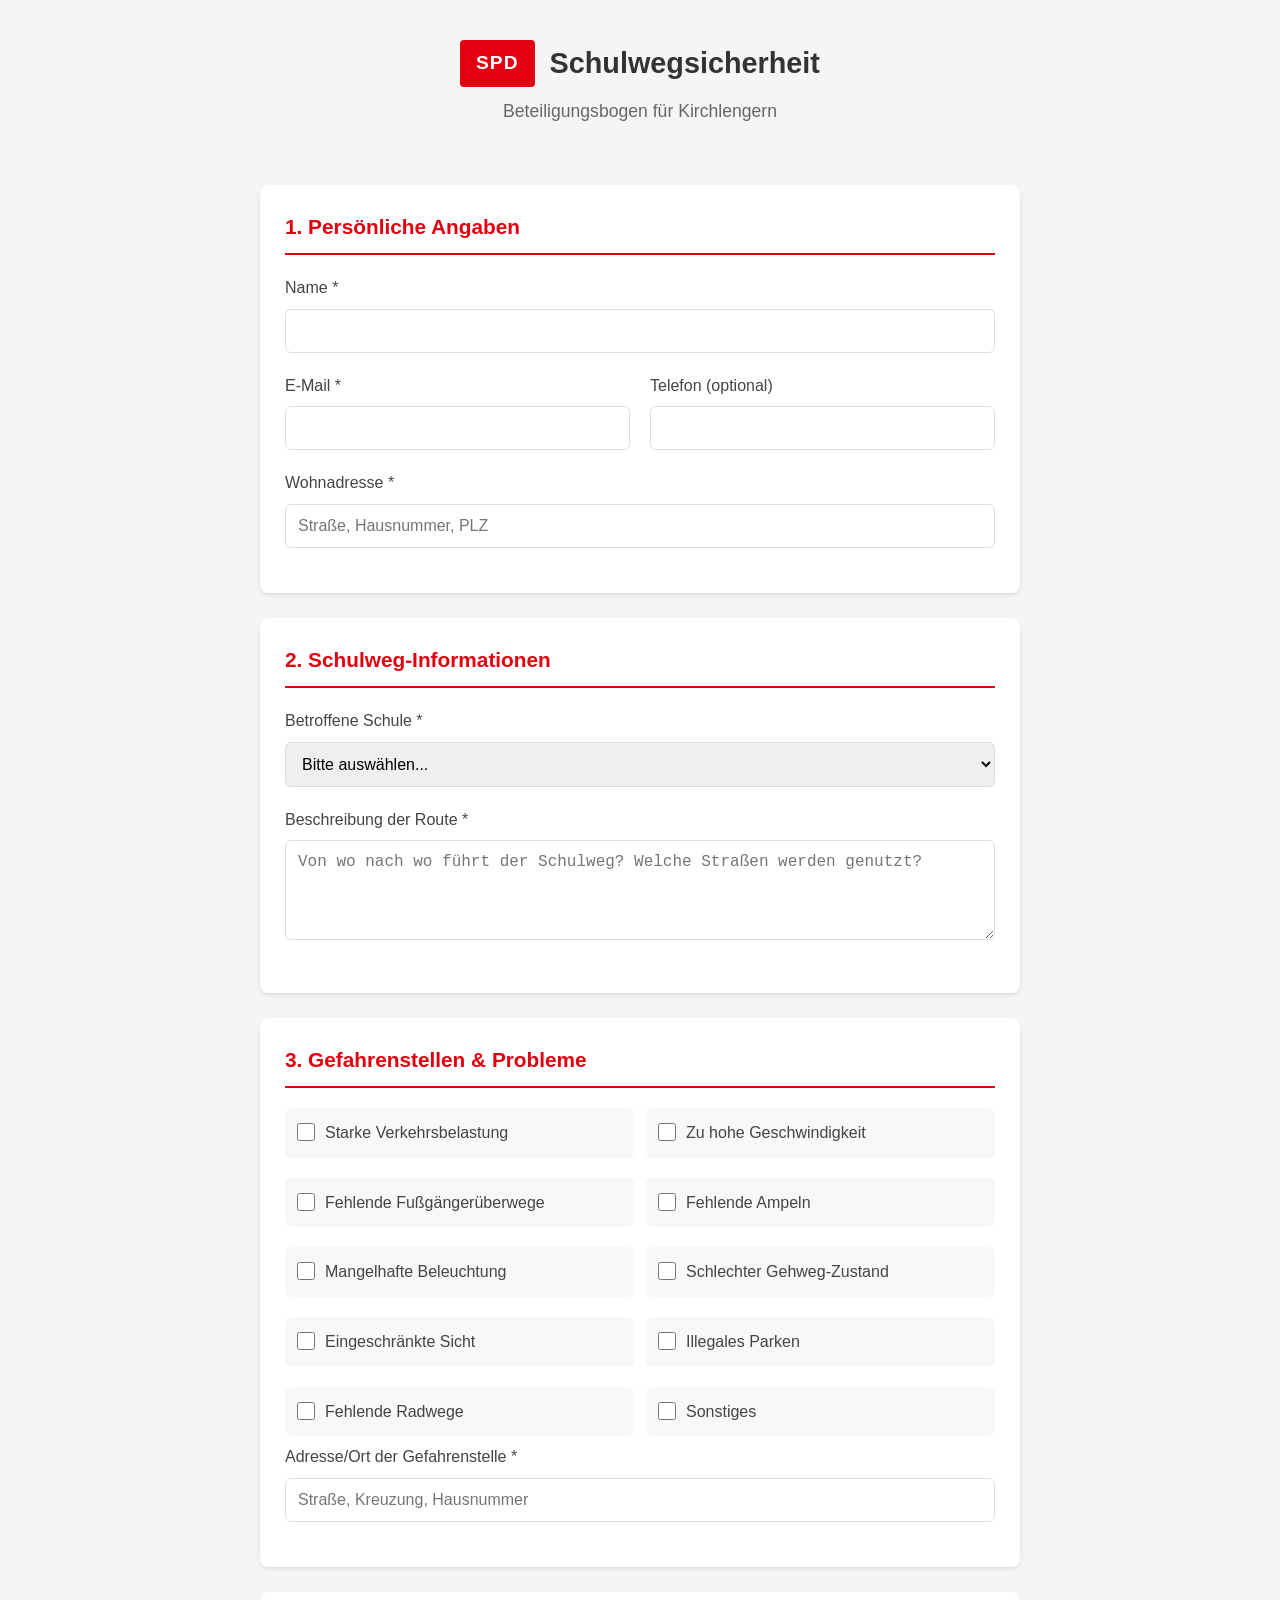
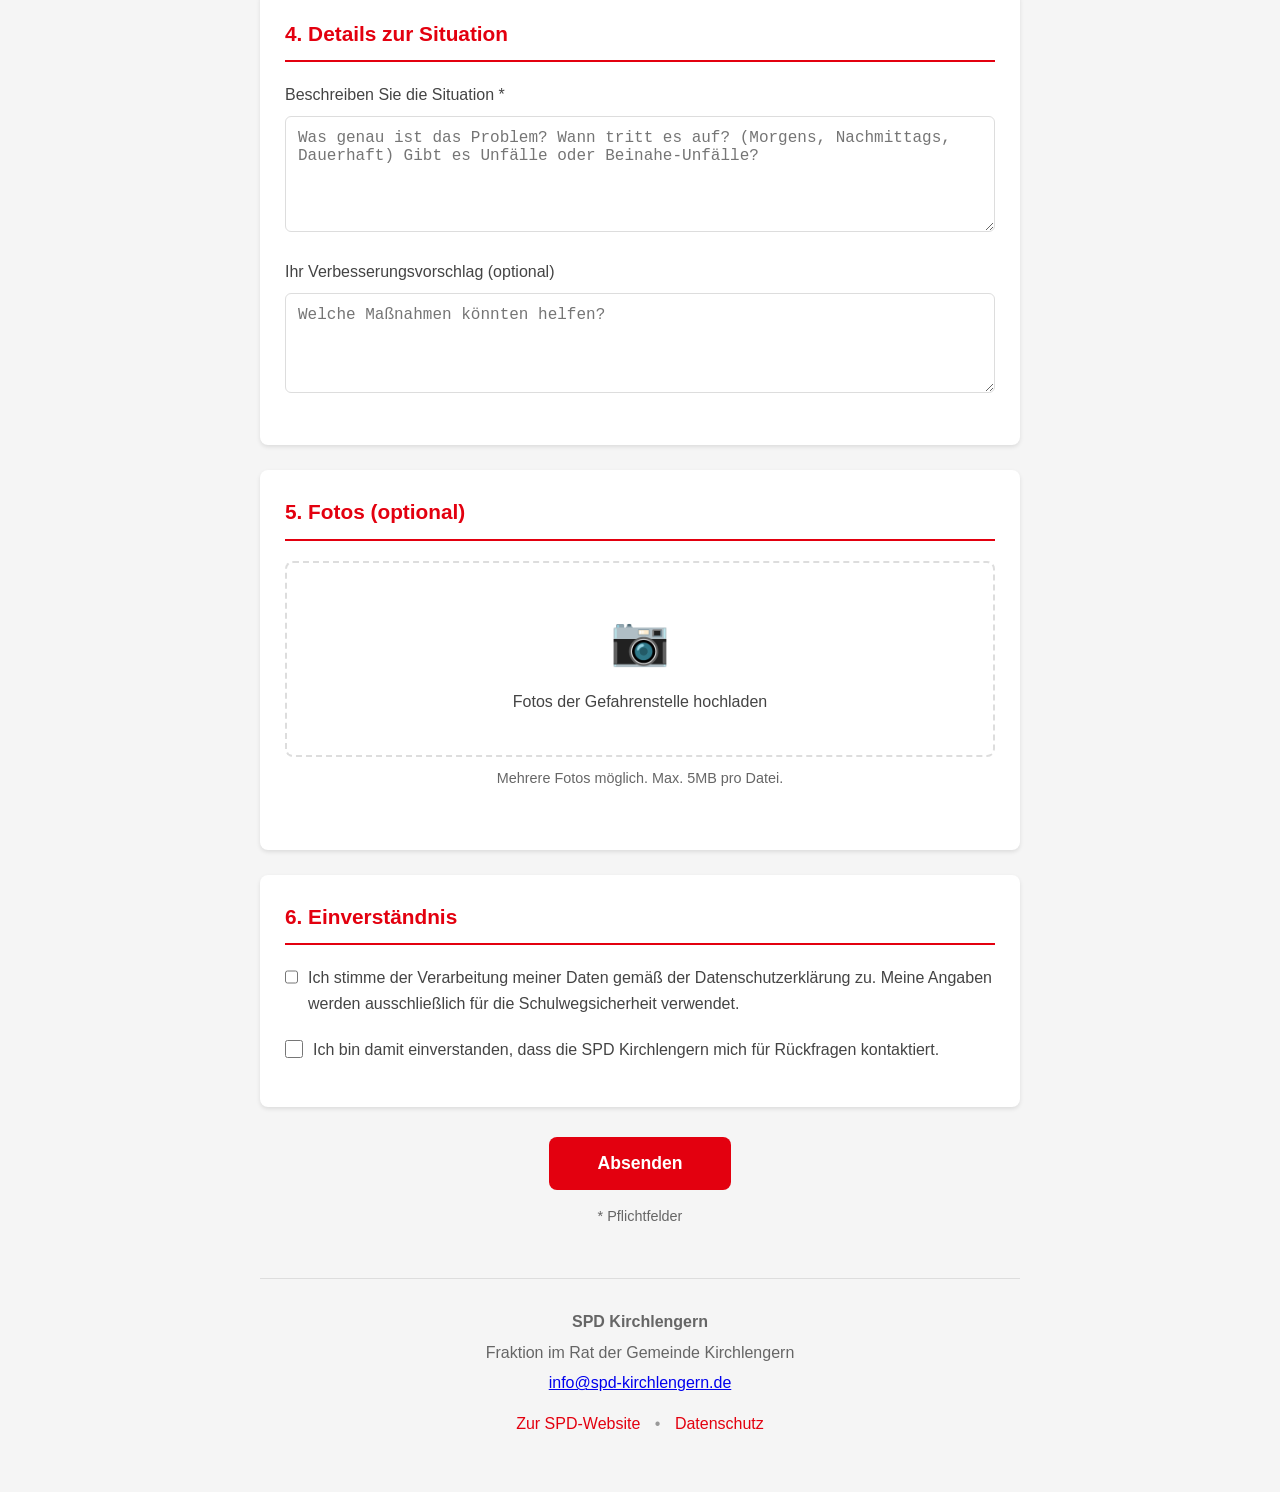
==== index.html @ 81275daa "Initial commit: Schulwegsicherheit Beteiligungsbogen" ====
<!DOCTYPE html>
<html lang="de">
<head>
    <meta charset="UTF-8">
    <meta name="viewport" content="width=device-width, initial-scale=1.0">
    <title>Schulwegsicherheit Kirchlengern - Bürgerbeteiligung</title>
    <link rel="stylesheet" href="styles.css">
</head>
<body>
    <div class="container">
        <header>
            <div class="logo">
                <span class="spd-logo">SPD</span>
                <h1>Schulwegsicherheit</h1>
            </div>
            <p class="subtitle">Beteiligungsbogen für Kirchlengern</p>
        </header>

        <main>
            <form id="beteiligung-form" action="https://formspree.io/f/YOUR_FORM_ID" method="POST">
                
                <!-- Abschnitt 1: Persönliche Daten -->
                <section class="form-section">
                    <h2>1. Persönliche Angaben</h2>
                    <div class="form-group">
                        <label for="name">Name *</label>
                        <input type="text" id="name" name="name" required>
                    </div>
                    <div class="form-row">
                        <div class="form-group">
                            <label for="email">E-Mail *</label>
                            <input type="email" id="email" name="email" required>
                        </div>
                        <div class="form-group">
                            <label for="telefon">Telefon (optional)</label>
                            <input type="tel" id="telefon" name="telefon">
                        </div>
                    </div>
                    <div class="form-group">
                        <label for="adresse">Wohnadresse *</label>
                        <input type="text" id="adresse" name="adresse" placeholder="Straße, Hausnummer, PLZ" required>
                    </div>
                </section>

                <!-- Abschnitt 2: Schulweg -->
                <section class="form-section">
                    <h2>2. Schulweg-Informationen</h2>
                    <div class="form-group">
                        <label for="schule">Betroffene Schule *</label>
                        <select id="schule" name="schule" required>
                            <option value="">Bitte auswählen...</option>
                            <option value="grundschule">Grundschule Kirchlengern</option>
                            <option value="hauptschule">Hauptschule Kirchlengern</option>
                            <option value="realschule">Realschule Kirchlengern</option>
                            <option value="gymnasium">Gymnasium Kirchlengern</option>
                            <option value="other">Andere</option>
                        </select>
                    </div>
                    <div class="form-group">
                        <label for="schulweg-beschreibung">Beschreibung der Route *</label>
                        <textarea id="schulweg-beschreibung" name="schulweg-beschreibung" rows="3" placeholder="Von wo nach wo führt der Schulweg? Welche Straßen werden genutzt?" required></textarea>
                    </div>
                </section>

                <!-- Abschnitt 3: Gefahrenstellen -->
                <section class="form-section">
                    <h2>3. Gefahrenstellen & Probleme</h2>
                    <div class="checkbox-group">
                        <label class="checkbox-label">
                            <input type="checkbox" name="gefahr[]" value="verkehr">
                            <span>Starke Verkehrsbelastung</span>
                        </label>
                        <label class="checkbox-label">
                            <input type="checkbox" name="gefahr[]" value="tempo">
                            <span>Zu hohe Geschwindigkeit</span>
                        </label>
                        <label class="checkbox-label">
                            <input type="checkbox" name="gefahr[]" value="fussgaenger">
                            <span>Fehlende Fußgängerüberwege</span>
                        </label>
                        <label class="checkbox-label">
                            <input type="checkbox" name="gefahr[]" value="ampel">
                            <span>Fehlende Ampeln</span>
                        </label>
                        <label class="checkbox-label">
                            <input type="checkbox" name="gefahr[]" value="beleuchtung">
                            <span>Mangelhafte Beleuchtung</span>
                        </label>
                        <label class="checkbox-label">
                            <input type="checkbox" name="gefahr[]" value="gehweg">
                            <span>Schlechter Gehweg-Zustand</span>
                        </label>
                        <label class="checkbox-label">
                            <input type="checkbox" name="gefahr[]" value="sicht">
                            <span>Eingeschränkte Sicht</span>
                        </label>
                        <label class="checkbox-label">
                            <input type="checkbox" name="gefahr[]" value="parking">
                            <span>Illegales Parken</span>
                        </label>
                        <label class="checkbox-label">
                            <input type="checkbox" name="gefahr[]" value="radweg">
                            <span>Fehlende Radwege</span>
                        </label>
                        <label class="checkbox-label">
                            <input type="checkbox" name="gefahr[]" value="other">
                            <span>Sonstiges</span>
                        </label>
                    </div>
                    <div class="form-group">
                        <label for="standort">Adresse/Ort der Gefahrenstelle *</label>
                        <input type="text" id="standort" name="standort" placeholder="Straße, Kreuzung, Hausnummer" required>
                    </div>
                </section>

                <!-- Abschnitt 4: Detaillierte Beschreibung -->
                <section class="form-section">
                    <h2>4. Details zur Situation</h2>
                    <div class="form-group">
                        <label for="beschreibung">Beschreiben Sie die Situation *</label>
                        <textarea id="beschreibung" name="beschreibung" rows="5" placeholder="Was genau ist das Problem? Wann tritt es auf? (Morgens, Nachmittags, Dauerhaft) Gibt es Unfälle oder Beinahe-Unfälle?" required></textarea>
                    </div>
                    <div class="form-group">
                        <label for="vorschlag">Ihr Verbesserungsvorschlag (optional)</label>
                        <textarea id="vorschlag" name="vorschlag" rows="3" placeholder="Welche Maßnahmen könnten helfen?"></textarea>
                    </div>
                </section>

                <!-- Abschnitt 5: Fotos -->
                <section class="form-section">
                    <h2>5. Fotos (optional)</h2>
                    <div class="form-group">
                        <label for="foto-upload" class="file-upload">
                            <span class="upload-icon">📷</span>
                            <span>Fotos der Gefahrenstelle hochladen</span>
                            <input type="file" id="foto-upload" name="fotos" accept="image/*" multiple>
                        </label>
                        <p class="hint">Mehrere Fotos möglich. Max. 5MB pro Datei.</p>
                        <div id="file-preview"></div>
                    </div>
                </section>

                <!-- Abschnitt 6: Datenschutz -->
                <section class="form-section">
                    <h2>6. Einverständnis</h2>
                    <div class="form-group checkbox-required">
                        <label class="checkbox-label">
                            <input type="checkbox" name="datenschutz" required>
                            <span>Ich stimme der Verarbeitung meiner Daten gemäß der Datenschutzerklärung zu. Meine Angaben werden ausschließlich für die Schulwegsicherheit verwendet.</span>
                        </label>
                    </div>
                    <div class="form-group checkbox-optional">
                        <label class="checkbox-label">
                            <input type="checkbox" name="kontakt-erlaubt">
                            <span>Ich bin damit einverstanden, dass die SPD Kirchlengern mich für Rückfragen kontaktiert.</span>
                        </label>
                    </div>
                </section>

                <div class="form-actions">
                    <button type="submit" class="btn-submit">
                        <span>Absenden</span>
                        <svg class="spinner" viewBox="0 0 50 50">
                            <circle cx="25" cy="25" r="20" fill="none" stroke="currentColor" stroke-width="5"></circle>
                        </svg>
                    </button>
                    <p class="submit-hint">* Pflichtfelder</p>
                </div>

                <div id="form-status" class="form-status"></div>
            </form>
        </main>

        <footer>
            <div class="footer-content">
                <p><strong>SPD Kirchlengern</strong></p>
                <p>Fraktion im Rat der Gemeinde Kirchlengern</p>
                <p>
                    <a href="mailto:info@spd-kirchlengern.de">info@spd-kirchlengern.de</a>
                </p>
                <div class="footer-links">
                    <a href="https://spd-kirchlengern.de" target="_blank">Zur SPD-Website</a>
                    <span>•</span>
                    <a href="#datenschutz">Datenschutz</a>
                </div>
            </div>
        </footer>
    </div>

    <script src="script.js"></script>
</body>
</html>
---- styles.css ----
:root {
    --spd-red: #e3000f;
    --spd-dark-red: #b8000c;
    --background: #f5f5f5;
    --text: #333;
    --border: #ddd;
    --success: #28a745;
    --error: #dc3545;
    --shadow: 0 2px 4px rgba(0,0,0,0.1);
    --shadow-hover: 0 4px 8px rgba(0,0,0,0.15);
}

* {
    margin: 0;
    padding: 0;
    box-sizing: border-box;
}

body {
    font-family: -apple-system, BlinkMacSystemFont, 'Segoe UI', Roboto, Oxygen, Ubuntu, sans-serif;
    background: var(--background);
    color: var(--text);
    line-height: 1.6;
    min-height: 100vh;
}

.container {
    max-width: 800px;
    margin: 0 auto;
    padding: 20px;
}

/* Header */
header {
    text-align: center;
    margin-bottom: 40px;
    padding: 20px 0;
}

.logo {
    display: flex;
    align-items: center;
    justify-content: center;
    gap: 15px;
    flex-wrap: wrap;
}

.spd-logo {
    background: var(--spd-red);
    color: white;
    padding: 8px 16px;
    border-radius: 4px;
    font-weight: bold;
    font-size: 1.2rem;
    letter-spacing: 1px;
}

h1 {
    font-size: 1.8rem;
    color: var(--text);
}

.subtitle {
    color: #666;
    margin-top: 10px;
    font-size: 1.1rem;
}

/* Form Sections */
.form-section {
    background: white;
    border-radius: 8px;
    padding: 25px;
    margin-bottom: 25px;
    box-shadow: var(--shadow);
}

.form-section h2 {
    color: var(--spd-red);
    margin-bottom: 20px;
    padding-bottom: 10px;
    border-bottom: 2px solid var(--spd-red);
    font-size: 1.3rem;
}

/* Form Elements */
.form-group {
    margin-bottom: 20px;
}

.form-row {
    display: grid;
    grid-template-columns: 1fr 1fr;
    gap: 20px;
}

label {
    display: block;
    margin-bottom: 8px;
    font-weight: 500;
    color: #444;
}

input[type="text"],
input[type="email"],
input[type="tel"],
textarea,
select {
    width: 100%;
    padding: 12px;
    border: 1px solid var(--border);
    border-radius: 6px;
    font-size: 1rem;
    transition: border-color 0.2s, box-shadow 0.2s;
}

input:focus,
textarea:focus,
select:focus {
    outline: none;
    border-color: var(--spd-red);
    box-shadow: 0 0 0 3px rgba(227, 0, 15, 0.1);
}

textarea {
    resize: vertical;
    min-height: 100px;
}

/* Checkboxes */
.checkbox-group {
    display: grid;
    grid-template-columns: repeat(auto-fit, minmax(250px, 1fr));
    gap: 12px;
}

.checkbox-label {
    display: flex;
    align-items: flex-start;
    gap: 10px;
    padding: 12px;
    background: #f8f8f8;
    border-radius: 6px;
    cursor: pointer;
    transition: background 0.2s;
}

.checkbox-label:hover {
    background: #f0f0f0;
}

.checkbox-label input[type="checkbox"] {
    margin-top: 3px;
    width: 18px;
    height: 18px;
    accent-color: var(--spd-red);
}

.checkbox-required .checkbox-label,
.checkbox-optional .checkbox-label {
    background: transparent;
    padding: 0;
}

.checkbox-required .checkbox-label span,
.checkbox-optional .checkbox-label span {
    font-weight: normal;
}

/* File Upload */
.file-upload {
    display: flex;
    flex-direction: column;
    align-items: center;
    justify-content: center;
    padding: 40px;
    border: 2px dashed var(--border);
    border-radius: 8px;
    cursor: pointer;
    transition: border-color 0.2s, background 0.2s;
    text-align: center;
}

.file-upload:hover {
    border-color: var(--spd-red);
    background: rgba(227, 0, 15, 0.02);
}

.file-upload input[type="file"] {
    display: none;
}

.upload-icon {
    font-size: 3rem;
    margin-bottom: 10px;
}

.hint {
    color: #666;
    font-size: 0.9rem;
    margin-top: 10px;
    text-align: center;
}

#file-preview {
    margin-top: 15px;
    display: flex;
    flex-wrap: wrap;
    gap: 10px;
}

.file-item {
    display: flex;
    align-items: center;
    gap: 8px;
    padding: 8px 12px;
    background: #f0f0f0;
    border-radius: 4px;
    font-size: 0.9rem;
}

.file-item .remove-file {
    cursor: pointer;
    color: #999;
    font-weight: bold;
}

.file-item .remove-file:hover {
    color: var(--error);
}

/* Submit Button */
.form-actions {
    text-align: center;
    margin-top: 30px;
}

.btn-submit {
    background: var(--spd-red);
    color: white;
    border: none;
    padding: 16px 48px;
    font-size: 1.1rem;
    font-weight: bold;
    border-radius: 8px;
    cursor: pointer;
    transition: background 0.2s, transform 0.1s;
    display: inline-flex;
    align-items: center;
    gap: 10px;
}

.btn-submit:hover {
    background: var(--spd-dark-red);
}

.btn-submit:active {
    transform: scale(0.98);
}

.btn-submit:disabled {
    opacity: 0.7;
    cursor: not-allowed;
}

.btn-submit .spinner {
    display: none;
    width: 20px;
    height: 20px;
    animation: spin 1s linear infinite;
}

.btn-submit.loading span {
    display: none;
}

.btn-submit.loading .spinner {
    display: block;
}

@keyframes spin {
    to { transform: rotate(360deg); }
}

.submit-hint {
    margin-top: 15px;
    color: #666;
    font-size: 0.9rem;
}

/* Form Status */
.form-status {
    margin-top: 20px;
    padding: 15px;
    border-radius: 6px;
    display: none;
}

.form-status.success {
    display: block;
    background: #d4edda;
    color: #155724;
    border: 1px solid #c3e6cb;
}

.form-status.error {
    display: block;
    background: #f8d7da;
    color: #721c24;
    border: 1px solid #f5c6cb;
}

/* Success/Error Pages */
.success-page,
.error-page {
    display: flex;
    align-items: center;
    justify-content: center;
    min-height: 50vh;
}

.success-message,
.error-message {
    text-align: center;
    padding: 40px;
}

.success-icon,
.error-icon {
    width: 80px;
    height: 80px;
    border-radius: 50%;
    display: flex;
    align-items: center;
    justify-content: center;
    font-size: 3rem;
    margin: 0 auto 30px;
}

.success-icon {
    background: var(--success);
    color: white;
}

.error-icon {
    background: var(--error);
    color: white;
}

.success-message h2,
.error-message h2 {
    margin-bottom: 20px;
    color: var(--text);
}

.success-message p,
.error-message p {
    margin-bottom: 15px;
    color: #666;
}

.success-actions,
.error-actions {
    margin-top: 30px;
    display: flex;
    gap: 15px;
    justify-content: center;
    flex-wrap: wrap;
}

.btn-primary,
.btn-secondary {
    display: inline-block;
    padding: 14px 28px;
    border-radius: 6px;
    text-decoration: none;
    font-weight: 500;
    transition: all 0.2s;
}

.btn-primary {
    background: var(--spd-red);
    color: white;
}

.btn-primary:hover {
    background: var(--spd-dark-red);
}

.btn-secondary {
    background: white;
    color: var(--spd-red);
    border: 2px solid var(--spd-red);
}

.btn-secondary:hover {
    background: var(--spd-red);
    color: white;
}

/* Footer */
footer {
    margin-top: 50px;
    padding: 30px 0;
    border-top: 1px solid var(--border);
    text-align: center;
}

.footer-content {
    color: #666;
}

.footer-content p {
    margin-bottom: 5px;
}

.footer-links {
    margin-top: 15px;
}

.footer-links a {
    color: var(--spd-red);
    text-decoration: none;
}

.footer-links a:hover {
    text-decoration: underline;
}

.footer-links span {
    margin: 0 10px;
    color: #999;
}

/* Responsive */
@media (max-width: 600px) {
    .form-row {
        grid-template-columns: 1fr;
    }
    
    .checkbox-group {
        grid-template-columns: 1fr;
    }
    
    h1 {
        font-size: 1.4rem;
    }
    
    .logo {
        flex-direction: column;
        gap: 10px;
    }
    
    .container {
        padding: 15px;
    }
    
    .form-section {
        padding: 20px;
    }
    
    .file-upload {
        padding: 25px;
    }
}
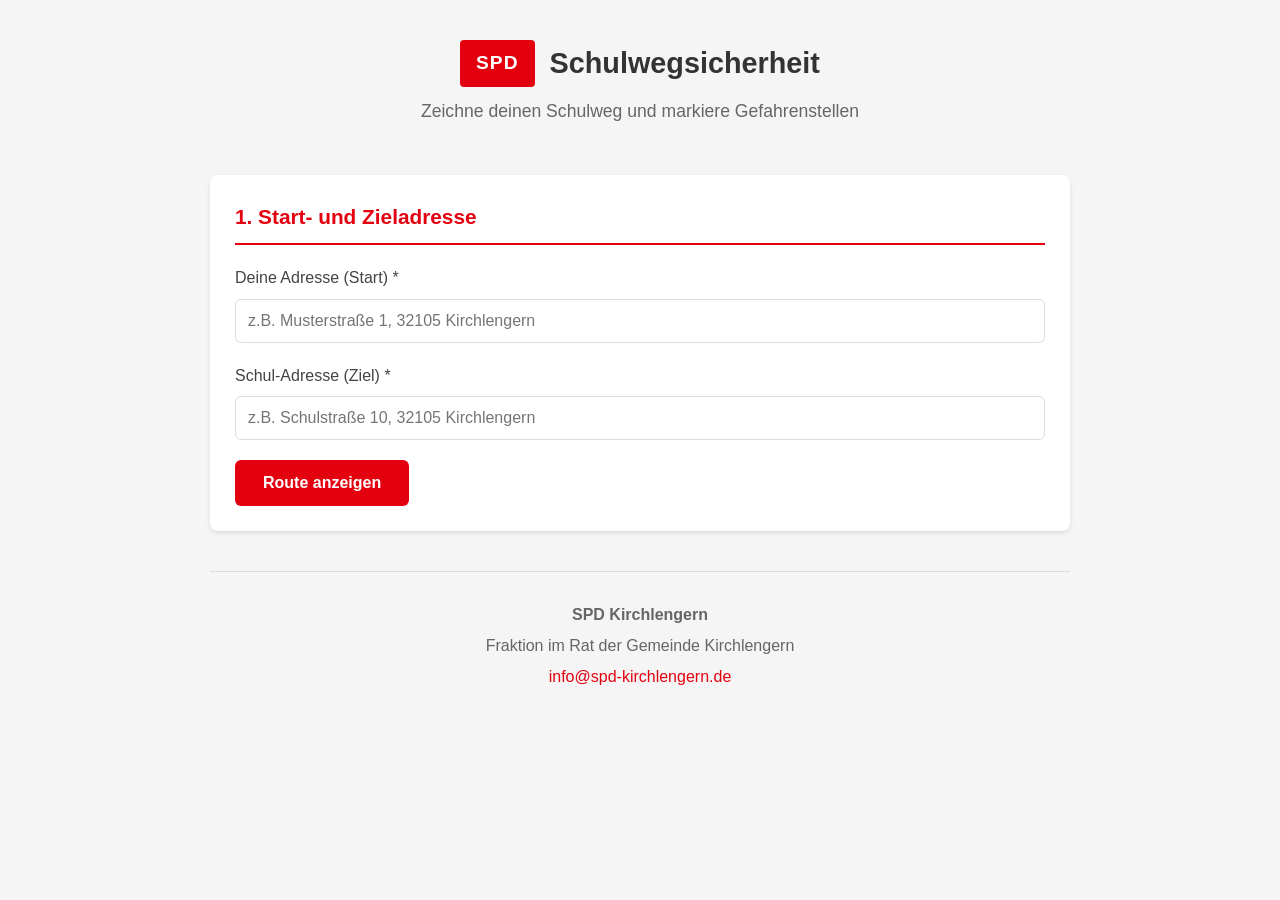
==== commit 736ea872: "Vollständige Überarbeitung: Interaktive Karte mit PDF-Export für Schulwegsicherheit" ====
--- a/index.html
+++ b/index.html
@@ -3,7 +3,11 @@
 <head>
     <meta charset="UTF-8">
     <meta name="viewport" content="width=device-width, initial-scale=1.0">
-    <title>Schulwegsicherheit Kirchlengern - Bürgerbeteiligung</title>
+    <title>Schulwegsicherheit - Interaktive Karte</title>
+    
+    <!-- Leaflet CSS -->
+    <link rel="stylesheet" href="https://unpkg.com/leaflet@1.9.4/dist/leaflet.css" integrity="sha256-p4NxAoJBhIIN+hmNHrzRCf9tD/miZyoHS5obTRR9BMY=" crossorigin=""/>
+    
     <link rel="stylesheet" href="styles.css">
 </head>
 <body>
@@ -13,180 +17,131 @@
                 <span class="spd-logo">SPD</span>
                 <h1>Schulwegsicherheit</h1>
             </div>
-            <p class="subtitle">Beteiligungsbogen für Kirchlengern</p>
+            <p class="subtitle">Zeichne deinen Schulweg und markiere Gefahrenstellen</p>
         </header>
 
         <main>
-            <form id="beteiligung-form" action="https://formspree.io/f/YOUR_FORM_ID" method="POST">
+            <!-- Schritt 1: Adressen eingeben -->
+            <section id="step-1" class="form-section">
+                <h2>1. Start- und Zieladresse</h2>
                 
-                <!-- Abschnitt 1: Persönliche Daten -->
-                <section class="form-section">
-                    <h2>1. Persönliche Angaben</h2>
+                <div class="form-group">
+                    <label for="start-adresse">Deine Adresse (Start) *</label>
+                    <input type="text" id="start-adresse" placeholder="z.B. Musterstraße 1, 32105 Kirchlengern" required>
+                </div>
+                
+                <div class="form-group">
+                    <label for="ziel-adresse">Schul-Adresse (Ziel) *</label>
+                    <input type="text" id="ziel-adresse" placeholder="z.B. Schulstraße 10, 32105 Kirchlengern" required>
+                </div>
+                
+                <button id="btn-route-berechnen" class="btn-primary">Route anzeigen</button>
+            </section>
+
+            <!-- Schritt 2: Karte mit Route -->
+            <section id="step-2" class="form-section" style="display: none;">
+                <h2>2. Markiere Gefahrenstellen</h2>
+                <p class="hint">Klicke auf die Karte, um Gefahrenstellen zu markieren. Dann kannst du eine Beschreibung hinzufügen.</p>
+                
+                <div id="karte-container">
+                    <div id="map"></div>
+                </div>
+                
+                <div id="markierungen-liste" class="markierungen-container">
+                    <h3>Deine Markierungen:</h3>
+                    <div id="markierungen-items"></div>
+                </div>
+                
+                <div class="form-actions">
+                    <button id="btn-zurueck" class="btn-secondary">Zurück</button>
+                    <button id="btn-weiter" class="btn-primary" disabled>Weiter zu persönlichen Daten</button>
+                </div>
+            </section>
+
+            <!-- Schritt 3: Persönliche Daten -->
+            <section id="step-3" class="form-section" style="display: none;">
+                <h2>3. Persönliche Angaben (optional)</h2>
+                
+                <div class="form-row">
                     <div class="form-group">
-                        <label for="name">Name *</label>
-                        <input type="text" id="name" name="name" required>
+                        <label for="name">Name</label>
+                        <input type="text" id="name" placeholder="Optional">
                     </div>
-                    <div class="form-row">
-                        <div class="form-group">
-                            <label for="email">E-Mail *</label>
-                            <input type="email" id="email" name="email" required>
+                    <div class="form-group">
+                        <label for="email">E-Mail</label>
+                        <input type="email" id="email" placeholder="Optional">
+                    </div>
+                </div>
+                
+                <div class="form-group">
+                    <label for="notizen">Allgemeine Notizen zum Schulweg</label>
+                    <textarea id="notizen" rows="3" placeholder="z.B. besondere Hinweise, Zeiten, etc."></textarea>
+                </div>
+                
+                <div class="form-actions">
+                    <button id="btn-zurueck-2" class="btn-secondary">Zurück zur Karte</button>
+                    <button id="btn-pdf" class="btn-primary">PDF erstellen</button>
+                </div>
+            </section>
+
+            <!-- Schritt 4: PDF Vorschau -->
+            <section id="step-4" class="form-section" style="display: none;">
+                <h2>4. Dein Schulweg-Protokoll</h2>
+                
+                <div id="pdf-vorschau" class="pdf-preview">
+                    <div class="pdf-header">
+                        <h3>Schulwegsicherheit - Beteiligungsbogen</h3>
+                        <p>Gemeinde Kirchlengern</p>
+                    </div>
+                    
+                    <div class="pdf-route-info">
+                        <div class="pdf-info-row">
+                            <strong>Von:</strong> <span id="pdf-start"></span>
                         </div>
-                        <div class="form-group">
-                            <label for="telefon">Telefon (optional)</label>
-                            <input type="tel" id="telefon" name="telefon">
+                        <div class="pdf-info-row">
+                            <strong>Nach:</strong> <span id="pdf-ziel"></span>
                         </div>
                     </div>
-                    <div class="form-group">
-                        <label for="adresse">Wohnadresse *</label>
-                        <input type="text" id="adresse" name="adresse" placeholder="Straße, Hausnummer, PLZ" required>
+                    
+                    <div id="pdf-karte-container" class="pdf-karte">
+                        <img id="pdf-karte-bild" src="" alt="Schulweg Karte">
                     </div>
-                </section>
-
-                <!-- Abschnitt 2: Schulweg -->
-                <section class="form-section">
-                    <h2>2. Schulweg-Informationen</h2>
-                    <div class="form-group">
-                        <label for="schule">Betroffene Schule *</label>
-                        <select id="schule" name="schule" required>
-                            <option value="">Bitte auswählen...</option>
-                            <option value="grundschule">Grundschule Kirchlengern</option>
-                            <option value="hauptschule">Hauptschule Kirchlengern</option>
-                            <option value="realschule">Realschule Kirchlengern</option>
-                            <option value="gymnasium">Gymnasium Kirchlengern</option>
-                            <option value="other">Andere</option>
-                        </select>
+                    
+                    <div class="pdf-markierungen">
+                        <h4>Gefahrenstellen:</h4>
+                        <div id="pdf-markierungen-liste"></div>
                     </div>
-                    <div class="form-group">
-                        <label for="schulweg-beschreibung">Beschreibung der Route *</label>
-                        <textarea id="schulweg-beschreibung" name="schulweg-beschreibung" rows="3" placeholder="Von wo nach wo führt der Schulweg? Welche Straßen werden genutzt?" required></textarea>
+                    
+                    <div id="pdf-notizen-section" class="pdf-notizen" style="display: none;">
+                        <h4>Notizen:</h4>
+                        <p id="pdf-notizen-text"></p>
                     </div>
-                </section>
-
-                <!-- Abschnitt 3: Gefahrenstellen -->
-                <section class="form-section">
-                    <h2>3. Gefahrenstellen & Probleme</h2>
-                    <div class="checkbox-group">
-                        <label class="checkbox-label">
-                            <input type="checkbox" name="gefahr[]" value="verkehr">
-                            <span>Starke Verkehrsbelastung</span>
-                        </label>
-                        <label class="checkbox-label">
-                            <input type="checkbox" name="gefahr[]" value="tempo">
-                            <span>Zu hohe Geschwindigkeit</span>
-                        </label>
-                        <label class="checkbox-label">
-                            <input type="checkbox" name="gefahr[]" value="fussgaenger">
-                            <span>Fehlende Fußgängerüberwege</span>
-                        </label>
-                        <label class="checkbox-label">
-                            <input type="checkbox" name="gefahr[]" value="ampel">
-                            <span>Fehlende Ampeln</span>
-                        </label>
-                        <label class="checkbox-label">
-                            <input type="checkbox" name="gefahr[]" value="beleuchtung">
-                            <span>Mangelhafte Beleuchtung</span>
-                        </label>
-                        <label class="checkbox-label">
-                            <input type="checkbox" name="gefahr[]" value="gehweg">
-                            <span>Schlechter Gehweg-Zustand</span>
-                        </label>
-                        <label class="checkbox-label">
-                            <input type="checkbox" name="gefahr[]" value="sicht">
-                            <span>Eingeschränkte Sicht</span>
-                        </label>
-                        <label class="checkbox-label">
-                            <input type="checkbox" name="gefahr[]" value="parking">
-                            <span>Illegales Parken</span>
-                        </label>
-                        <label class="checkbox-label">
-                            <input type="checkbox" name="gefahr[]" value="radweg">
-                            <span>Fehlende Radwege</span>
-                        </label>
-                        <label class="checkbox-label">
-                            <input type="checkbox" name="gefahr[]" value="other">
-                            <span>Sonstiges</span>
-                        </label>
+                    
+                    <div class="pdf-footer">
+                        <p>SPD Kirchlengern | Fraktion im Rat | info@spd-kirchlengern.de</p>
                     </div>
-                    <div class="form-group">
-                        <label for="standort">Adresse/Ort der Gefahrenstelle *</label>
-                        <input type="text" id="standort" name="standort" placeholder="Straße, Kreuzung, Hausnummer" required>
-                    </div>
-                </section>
-
-                <!-- Abschnitt 4: Detaillierte Beschreibung -->
-                <section class="form-section">
-                    <h2>4. Details zur Situation</h2>
-                    <div class="form-group">
-                        <label for="beschreibung">Beschreiben Sie die Situation *</label>
-                        <textarea id="beschreibung" name="beschreibung" rows="5" placeholder="Was genau ist das Problem? Wann tritt es auf? (Morgens, Nachmittags, Dauerhaft) Gibt es Unfälle oder Beinahe-Unfälle?" required></textarea>
-                    </div>
-                    <div class="form-group">
-                        <label for="vorschlag">Ihr Verbesserungsvorschlag (optional)</label>
-                        <textarea id="vorschlag" name="vorschlag" rows="3" placeholder="Welche Maßnahmen könnten helfen?"></textarea>
-                    </div>
-                </section>
-
-                <!-- Abschnitt 5: Fotos -->
-                <section class="form-section">
-                    <h2>5. Fotos (optional)</h2>
-                    <div class="form-group">
-                        <label for="foto-upload" class="file-upload">
-                            <span class="upload-icon">📷</span>
-                            <span>Fotos der Gefahrenstelle hochladen</span>
-                            <input type="file" id="foto-upload" name="fotos" accept="image/*" multiple>
-                        </label>
-                        <p class="hint">Mehrere Fotos möglich. Max. 5MB pro Datei.</p>
-                        <div id="file-preview"></div>
-                    </div>
-                </section>
-
-                <!-- Abschnitt 6: Datenschutz -->
-                <section class="form-section">
-                    <h2>6. Einverständnis</h2>
-                    <div class="form-group checkbox-required">
-                        <label class="checkbox-label">
-                            <input type="checkbox" name="datenschutz" required>
-                            <span>Ich stimme der Verarbeitung meiner Daten gemäß der Datenschutzerklärung zu. Meine Angaben werden ausschließlich für die Schulwegsicherheit verwendet.</span>
-                        </label>
-                    </div>
-                    <div class="form-group checkbox-optional">
-                        <label class="checkbox-label">
-                            <input type="checkbox" name="kontakt-erlaubt">
-                            <span>Ich bin damit einverstanden, dass die SPD Kirchlengern mich für Rückfragen kontaktiert.</span>
-                        </label>
-                    </div>
-                </section>
-
+                </div>
+                
                 <div class="form-actions">
-                    <button type="submit" class="btn-submit">
-                        <span>Absenden</span>
-                        <svg class="spinner" viewBox="0 0 50 50">
-                            <circle cx="25" cy="25" r="20" fill="none" stroke="currentColor" stroke-width="5"></circle>
-                        </svg>
-                    </button>
-                    <p class="submit-hint">* Pflichtfelder</p>
+                    <button id="btn-neu-starten" class="btn-secondary">Neuen Schulweg erstellen</button>
+                    <button id="btn-drucken" class="btn-primary">🖨️ Ausdrucken / Als PDF speichern</button>
                 </div>
-
-                <div id="form-status" class="form-status"></div>
-            </form>
+            </section>
         </main>
 
         <footer>
             <div class="footer-content">
                 <p><strong>SPD Kirchlengern</strong></p>
                 <p>Fraktion im Rat der Gemeinde Kirchlengern</p>
-                <p>
-                    <a href="mailto:info@spd-kirchlengern.de">info@spd-kirchlengern.de</a>
-                </p>
-                <div class="footer-links">
-                    <a href="https://spd-kirchlengern.de" target="_blank">Zur SPD-Website</a>
-                    <span>•</span>
-                    <a href="#datenschutz">Datenschutz</a>
-                </div>
+                <p><a href="mailto:info@spd-kirchlengern.de">info@spd-kirchlengern.de</a></p>
             </div>
         </footer>
     </div>
 
+    <!-- Leaflet JS -->
+    <script src="https://unpkg.com/leaflet@1.9.4/dist/leaflet.js" integrity="sha256-20nQCchB9co0qIjJZRGuk2/Z9VM+kNiyxNV1lvTlZBo=" crossorigin=""></script>
+    <!-- html2canvas für PDF-Export -->
+    <script src="https://cdnjs.cloudflare.com/ajax/libs/html2canvas/1.4.1/html2canvas.min.js"></script>
     <script src="script.js"></script>
 </body>
 </html>
--- a/styles.css
+++ b/styles.css
@@ -25,7 +25,7 @@
 }
 
 .container {
-    max-width: 800px;
+    max-width: 900px;
     margin: 0 auto;
     padding: 20px;
 }
@@ -33,7 +33,7 @@
 /* Header */
 header {
     text-align: center;
-    margin-bottom: 40px;
+    margin-bottom: 30px;
     padding: 20px 0;
 }
 
@@ -83,6 +83,15 @@
     font-size: 1.3rem;
 }
 
+.hint {
+    background: #e8f4f8;
+    border-left: 4px solid #17a2b8;
+    padding: 12px 15px;
+    margin-bottom: 20px;
+    border-radius: 4px;
+    color: #0c5460;
+}
+
 /* Form Elements */
 .form-group {
     margin-bottom: 20px;
@@ -103,9 +112,7 @@
 
 input[type="text"],
 input[type="email"],
-input[type="tel"],
-textarea,
-select {
+textarea {
     width: 100%;
     padding: 12px;
     border: 1px solid var(--border);
@@ -115,8 +122,7 @@
 }
 
 input:focus,
-textarea:focus,
-select:focus {
+textarea:focus {
     outline: none;
     border-color: var(--spd-red);
     box-shadow: 0 0 0 3px rgba(227, 0, 15, 0.1);
@@ -124,243 +130,76 @@
 
 textarea {
     resize: vertical;
-    min-height: 100px;
-}
-
-/* Checkboxes */
-.checkbox-group {
-    display: grid;
-    grid-template-columns: repeat(auto-fit, minmax(250px, 1fr));
-    gap: 12px;
-}
-
-.checkbox-label {
-    display: flex;
-    align-items: flex-start;
-    gap: 10px;
-    padding: 12px;
-    background: #f8f8f8;
+    min-height: 80px;
+}
+
+/* Buttons */
+.btn-primary {
+    background: var(--spd-red);
+    color: white;
+    border: none;
+    padding: 14px 28px;
+    font-size: 1rem;
+    font-weight: bold;
     border-radius: 6px;
     cursor: pointer;
-    transition: background 0.2s;
-}
-
-.checkbox-label:hover {
-    background: #f0f0f0;
-}
-
-.checkbox-label input[type="checkbox"] {
-    margin-top: 3px;
-    width: 18px;
-    height: 18px;
-    accent-color: var(--spd-red);
-}
-
-.checkbox-required .checkbox-label,
-.checkbox-optional .checkbox-label {
-    background: transparent;
-    padding: 0;
-}
-
-.checkbox-required .checkbox-label span,
-.checkbox-optional .checkbox-label span {
-    font-weight: normal;
-}
-
-/* File Upload */
-.file-upload {
-    display: flex;
-    flex-direction: column;
-    align-items: center;
-    justify-content: center;
-    padding: 40px;
-    border: 2px dashed var(--border);
-    border-radius: 8px;
+    transition: background 0.2s, transform 0.1s;
+}
+
+.btn-primary:hover {
+    background: var(--spd-dark-red);
+}
+
+.btn-primary:active {
+    transform: scale(0.98);
+}
+
+.btn-primary:disabled {
+    background: #ccc;
+    cursor: not-allowed;
+}
+
+.btn-secondary {
+    background: white;
+    color: var(--spd-red);
+    border: 2px solid var(--spd-red);
+    padding: 12px 24px;
+    font-size: 1rem;
+    font-weight: bold;
+    border-radius: 6px;
     cursor: pointer;
-    transition: border-color 0.2s, background 0.2s;
-    text-align: center;
-}
-
-.file-upload:hover {
-    border-color: var(--spd-red);
-    background: rgba(227, 0, 15, 0.02);
-}
-
-.file-upload input[type="file"] {
-    display: none;
-}
-
-.upload-icon {
-    font-size: 3rem;
-    margin-bottom: 10px;
-}
-
-.hint {
-    color: #666;
+    transition: all 0.2s;
+}
+
+.btn-secondary:hover {
+    background: var(--spd-red);
+    color: white;
+}
+
+.btn-danger {
+    background: var(--error);
+    color: white;
+    border: none;
+    padding: 8px 16px;
+    border-radius: 4px;
+    cursor: pointer;
     font-size: 0.9rem;
-    margin-top: 10px;
-    text-align: center;
-}
-
-#file-preview {
-    margin-top: 15px;
-    display: flex;
-    flex-wrap: wrap;
-    gap: 10px;
-}
-
-.file-item {
-    display: flex;
-    align-items: center;
-    gap: 8px;
-    padding: 8px 12px;
-    background: #f0f0f0;
-    border-radius: 4px;
-    font-size: 0.9rem;
-}
-
-.file-item .remove-file {
+}
+
+.btn-remove {
+    background: none;
+    border: none;
+    color: #999;
+    font-size: 1.5rem;
     cursor: pointer;
-    color: #999;
-    font-weight: bold;
-}
-
-.file-item .remove-file:hover {
+    padding: 0 8px;
+}
+
+.btn-remove:hover {
     color: var(--error);
 }
 
-/* Submit Button */
 .form-actions {
-    text-align: center;
-    margin-top: 30px;
-}
-
-.btn-submit {
-    background: var(--spd-red);
-    color: white;
-    border: none;
-    padding: 16px 48px;
-    font-size: 1.1rem;
-    font-weight: bold;
-    border-radius: 8px;
-    cursor: pointer;
-    transition: background 0.2s, transform 0.1s;
-    display: inline-flex;
-    align-items: center;
-    gap: 10px;
-}
-
-.btn-submit:hover {
-    background: var(--spd-dark-red);
-}
-
-.btn-submit:active {
-    transform: scale(0.98);
-}
-
-.btn-submit:disabled {
-    opacity: 0.7;
-    cursor: not-allowed;
-}
-
-.btn-submit .spinner {
-    display: none;
-    width: 20px;
-    height: 20px;
-    animation: spin 1s linear infinite;
-}
-
-.btn-submit.loading span {
-    display: none;
-}
-
-.btn-submit.loading .spinner {
-    display: block;
-}
-
-@keyframes spin {
-    to { transform: rotate(360deg); }
-}
-
-.submit-hint {
-    margin-top: 15px;
-    color: #666;
-    font-size: 0.9rem;
-}
-
-/* Form Status */
-.form-status {
-    margin-top: 20px;
-    padding: 15px;
-    border-radius: 6px;
-    display: none;
-}
-
-.form-status.success {
-    display: block;
-    background: #d4edda;
-    color: #155724;
-    border: 1px solid #c3e6cb;
-}
-
-.form-status.error {
-    display: block;
-    background: #f8d7da;
-    color: #721c24;
-    border: 1px solid #f5c6cb;
-}
-
-/* Success/Error Pages */
-.success-page,
-.error-page {
-    display: flex;
-    align-items: center;
-    justify-content: center;
-    min-height: 50vh;
-}
-
-.success-message,
-.error-message {
-    text-align: center;
-    padding: 40px;
-}
-
-.success-icon,
-.error-icon {
-    width: 80px;
-    height: 80px;
-    border-radius: 50%;
-    display: flex;
-    align-items: center;
-    justify-content: center;
-    font-size: 3rem;
-    margin: 0 auto 30px;
-}
-
-.success-icon {
-    background: var(--success);
-    color: white;
-}
-
-.error-icon {
-    background: var(--error);
-    color: white;
-}
-
-.success-message h2,
-.error-message h2 {
-    margin-bottom: 20px;
-    color: var(--text);
-}
-
-.success-message p,
-.error-message p {
-    margin-bottom: 15px;
-    color: #666;
-}
-
-.success-actions,
-.error-actions {
     margin-top: 30px;
     display: flex;
     gap: 15px;
@@ -368,39 +207,227 @@
     flex-wrap: wrap;
 }
 
-.btn-primary,
-.btn-secondary {
-    display: inline-block;
-    padding: 14px 28px;
+/* Map */
+#karte-container {
+    margin: 20px 0;
+    border-radius: 8px;
+    overflow: hidden;
+    box-shadow: var(--shadow);
+}
+
+#map {
+    height: 500px;
+    width: 100%;
+}
+
+/* Custom Markers */
+.custom-marker {
+    font-size: 24px;
+    text-align: center;
+    line-height: 30px;
+}
+
+.start-marker {
+    font-size: 28px;
+}
+
+.end-marker {
+    font-size: 28px;
+}
+
+.danger-marker {
+    position: relative;
+}
+
+.marker-number {
+    position: absolute;
+    bottom: -5px;
+    right: -5px;
+    background: var(--spd-red);
+    color: white;
+    border-radius: 50%;
+    width: 20px;
+    height: 20px;
+    font-size: 12px;
+    line-height: 20px;
+    font-weight: bold;
+}
+
+/* Marker Popup */
+.marker-popup {
+    min-width: 200px;
+}
+
+.marker-popup h4 {
+    margin-bottom: 10px;
+    color: var(--spd-red);
+}
+
+.marker-popup textarea {
+    width: 100%;
+    margin-bottom: 10px;
+    padding: 8px;
+    border: 1px solid var(--border);
+    border-radius: 4px;
+}
+
+.marker-actions {
+    display: flex;
+    gap: 10px;
+    justify-content: flex-end;
+}
+
+.marker-actions button {
+    padding: 8px 16px;
+    border: none;
+    border-radius: 4px;
+    cursor: pointer;
+    font-size: 0.9rem;
+}
+
+.marker-actions button:first-child {
+    background: var(--spd-red);
+    color: white;
+}
+
+/* Markierungen Liste */
+.markierungen-container {
+    margin-top: 20px;
+    padding: 15px;
+    background: #f8f9fa;
     border-radius: 6px;
-    text-decoration: none;
-    font-weight: 500;
-    transition: all 0.2s;
-}
-
-.btn-primary {
+}
+
+.markierungen-container h3 {
+    margin-bottom: 15px;
+    color: #444;
+}
+
+.keine-markierungen {
+    color: #666;
+    font-style: italic;
+}
+
+.markierung-item {
+    display: flex;
+    align-items: center;
+    gap: 10px;
+    padding: 10px;
+    background: white;
+    border-radius: 4px;
+    margin-bottom: 8px;
+    border-left: 3px solid var(--spd-red);
+}
+
+.markierung-nummer {
     background: var(--spd-red);
     color: white;
-}
-
-.btn-primary:hover {
-    background: var(--spd-dark-red);
-}
-
-.btn-secondary {
+    width: 24px;
+    height: 24px;
+    border-radius: 50%;
+    display: flex;
+    align-items: center;
+    justify-content: center;
+    font-weight: bold;
+    font-size: 0.9rem;
+    flex-shrink: 0;
+}
+
+.markierung-text {
+    flex: 1;
+    font-size: 0.95rem;
+    overflow: hidden;
+    text-overflow: ellipsis;
+    white-space: nowrap;
+}
+
+/* PDF Preview */
+.pdf-preview {
     background: white;
+    border: 1px solid #ddd;
+    padding: 40px;
+    margin: 20px 0;
+    box-shadow: 0 4px 12px rgba(0,0,0,0.1);
+}
+
+.pdf-header {
+    text-align: center;
+    margin-bottom: 30px;
+    padding-bottom: 20px;
+    border-bottom: 3px solid var(--spd-red);
+}
+
+.pdf-header h3 {
     color: var(--spd-red);
-    border: 2px solid var(--spd-red);
-}
-
-.btn-secondary:hover {
-    background: var(--spd-red);
-    color: white;
+    font-size: 1.5rem;
+    margin-bottom: 5px;
+}
+
+.pdf-route-info {
+    background: #f8f9fa;
+    padding: 15px;
+    border-radius: 6px;
+    margin-bottom: 20px;
+}
+
+.pdf-info-row {
+    margin-bottom: 8px;
+}
+
+.pdf-karte {
+    margin: 20px 0;
+    text-align: center;
+    border: 1px solid #ddd;
+    border-radius: 4px;
+    overflow: hidden;
+}
+
+.pdf-karte img {
+    max-width: 100%;
+    height: auto;
+}
+
+.pdf-markierungen {
+    margin: 20px 0;
+}
+
+.pdf-markierungen h4 {
+    color: var(--spd-red);
+    margin-bottom: 15px;
+}
+
+.pdf-markierung-item {
+    padding: 10px;
+    margin-bottom: 10px;
+    background: #fff5f5;
+    border-left: 3px solid var(--spd-red);
+    border-radius: 4px;
+}
+
+.pdf-notizen {
+    margin: 20px 0;
+    padding: 15px;
+    background: #f8f9fa;
+    border-radius: 6px;
+}
+
+.pdf-notizen h4 {
+    color: #444;
+    margin-bottom: 10px;
+}
+
+.pdf-footer {
+    margin-top: 30px;
+    padding-top: 20px;
+    border-top: 1px solid #ddd;
+    text-align: center;
+    color: #666;
+    font-size: 0.9rem;
 }
 
 /* Footer */
 footer {
-    margin-top: 50px;
+    margin-top: 40px;
     padding: 30px 0;
     border-top: 1px solid var(--border);
     text-align: center;
@@ -414,32 +441,56 @@
     margin-bottom: 5px;
 }
 
-.footer-links {
-    margin-top: 15px;
-}
-
-.footer-links a {
+.footer-content a {
     color: var(--spd-red);
     text-decoration: none;
 }
 
-.footer-links a:hover {
+.footer-content a:hover {
     text-decoration: underline;
 }
 
-.footer-links span {
-    margin: 0 10px;
-    color: #999;
+/* Print Styles */
+@media print {
+    body {
+        background: white;
+    }
+    
+    .container {
+        max-width: 100%;
+        padding: 0;
+    }
+    
+    header,
+    footer,
+    .form-actions,
+    #step-1,
+    #step-2,
+    #step-3 {
+        display: none !important;
+    }
+    
+    #step-4 {
+        display: block !important;
+    }
+    
+    .pdf-preview {
+        box-shadow: none;
+        border: none;
+        padding: 0;
+    }
+    
+    .form-section {
+        box-shadow: none;
+        border: none;
+        padding: 0;
+    }
 }
 
 /* Responsive */
-@media (max-width: 600px) {
-    .form-row {
-        grid-template-columns: 1fr;
-    }
-    
-    .checkbox-group {
-        grid-template-columns: 1fr;
+@media (max-width: 768px) {
+    .container {
+        padding: 15px;
     }
     
     h1 {
@@ -451,15 +502,25 @@
         gap: 10px;
     }
     
-    .container {
-        padding: 15px;
-    }
-    
-    .form-section {
+    .form-row {
+        grid-template-columns: 1fr;
+        gap: 15px;
+    }
+    
+    #map {
+        height: 400px;
+    }
+    
+    .form-actions {
+        flex-direction: column;
+    }
+    
+    .btn-primary,
+    .btn-secondary {
+        width: 100%;
+    }
+    
+    .pdf-preview {
         padding: 20px;
     }
-    
-    .file-upload {
-        padding: 25px;
-    }
 }
